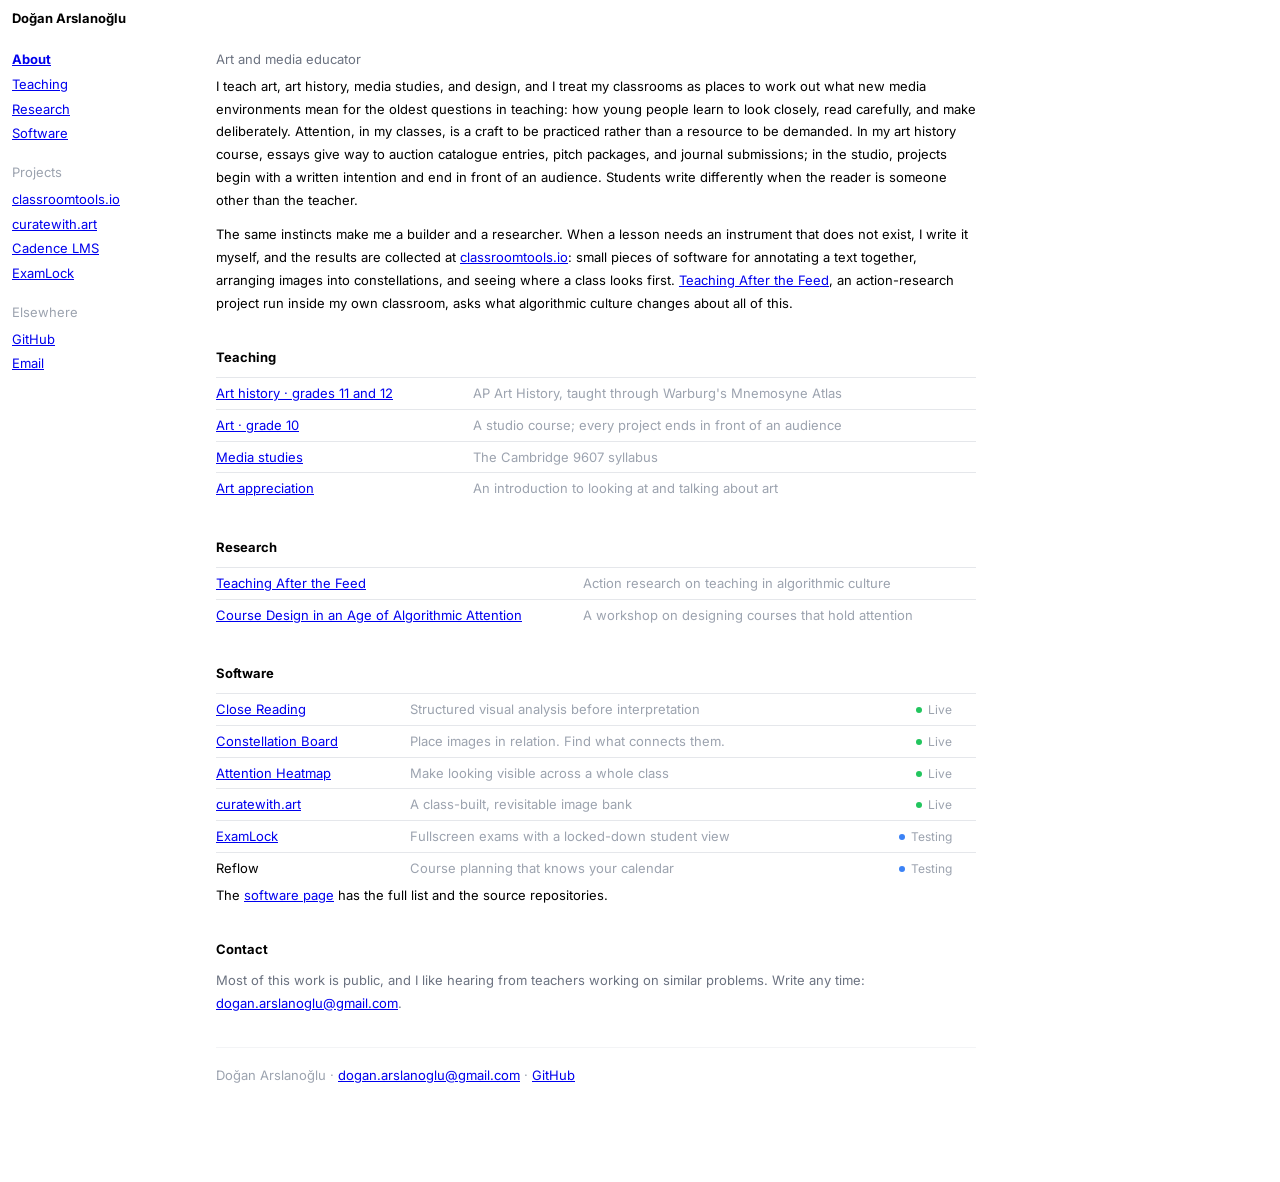
==== index.html @ a9bcfe8c "Add Reflow to the software listings Course-planning infrastructure, listed as Testing to match Caden" ====
<!DOCTYPE html>
<html lang="en">
<head>
  <meta charset="UTF-8" />
  <meta name="viewport" content="width=device-width, initial-scale=1.0" />
  <title>Doğan Arslanoğlu</title>
  <meta name="description" content="Doğan Arslanoğlu, art and media educator. Courses, research, and classroom software, including Teaching After the Feed and classroomtools.io." />

  <meta property="og:type" content="website" />
  <meta property="og:title" content="Doğan Arslanoğlu" />
  <meta property="og:description" content="Art and media educator. Courses, research, and classroom software, including Teaching After the Feed and classroomtools.io." />
  <meta property="og:url" content="https://dogan.education/" />

  <link rel="icon" href="data:image/svg+xml,<svg xmlns='http://www.w3.org/2000/svg' viewBox='0 0 100 100'><text y='.9em' font-size='90'>✦</text></svg>" />
  <link rel="preconnect" href="https://fonts.googleapis.com" />
  <link rel="preconnect" href="https://fonts.gstatic.com" crossorigin />
  <link rel="stylesheet" href="https://fonts.googleapis.com/css2?family=Inter:wght@400;700&display=swap" />
  <link rel="stylesheet" href="style.css" />
</head>
<body>

  <div class="topbar">
    <a href="index.html">Doğan Arslanoğlu</a>
  </div>

  <div class="frame">

    <aside class="sidebar">
      <nav aria-label="Site">
        <div class="group">
          <ul>
            <li><a href="index.html" aria-current="page">About</a></li>
            <li><a href="teaching.html">Teaching</a></li>
            <li><a href="research.html">Research</a></li>
            <li><a href="software.html">Software</a></li>
          </ul>
        </div>
        <div class="group group-extra">
          <p class="nav-label">Projects</p>
          <ul>
            <li><a href="https://classroomtools.io">classroomtools.io</a></li>
            <li><a href="https://curatewith.art">curatewith.art</a></li>
            <li><a href="https://lms-app-lime-eight.vercel.app">Cadence LMS</a></li>
            <li><a href="https://github.com/ohwowgreat/Lockdown-Browser">ExamLock</a></li>
          </ul>
        </div>
        <div class="group group-extra">
          <p class="nav-label">Elsewhere</p>
          <ul>
            <li><a href="https://github.com/ohwowgreat">GitHub</a></li>
            <li><a href="mailto:dogan.arslanoglu@gmail.com">Email</a></li>
          </ul>
        </div>
      </nav>
    </aside>

    <main>

      <section>
        <p class="kicker">Art and media educator</p>
        <p>
          I teach art, art history, media studies, and design, and I treat my classrooms as
          places to work out what new media environments mean for the oldest questions in
          teaching: how young people learn to look closely, read carefully, and make
          deliberately. Attention, in my classes, is a craft to be practiced rather than a
          resource to be demanded. In my art history course, essays give way to auction
          catalogue entries, pitch packages, and journal submissions; in the studio, projects
          begin with a written intention and end in front of an audience. Students write
          differently when the reader is someone other than the teacher.
        </p>
        <p>
          The same instincts make me a builder and a researcher. When a lesson needs an
          instrument that does not exist, I write it myself, and the results are collected at
          <a href="https://classroomtools.io">classroomtools.io</a>: small pieces of software
          for annotating a text together, arranging images into constellations, and seeing
          where a class looks first.
          <a href="https://classroomtools.io/research">Teaching After the Feed</a>, an
          action-research project run inside my own classroom, asks what algorithmic culture
          changes about all of this.
        </p>
      </section>

      <section>
        <p class="bold-label">Teaching</p>
        <table class="list">
          <tbody>
            <tr>
              <td class="name"><a href="teaching.html#art-history">Art history · grades 11 and 12</a></td>
              <td class="tagline">AP Art History, taught through Warburg's Mnemosyne Atlas</td>
            </tr>
            <tr>
              <td class="name"><a href="teaching.html#art-grade-10">Art · grade 10</a></td>
              <td class="tagline">A studio course; every project ends in front of an audience</td>
            </tr>
            <tr>
              <td class="name"><a href="teaching.html#media-studies">Media studies</a></td>
              <td class="tagline">The Cambridge 9607 syllabus</td>
            </tr>
            <tr>
              <td class="name"><a href="teaching.html#art-appreciation">Art appreciation</a></td>
              <td class="tagline">An introduction to looking at and talking about art</td>
            </tr>
          </tbody>
        </table>
      </section>

      <section>
        <p class="bold-label">Research</p>
        <table class="list">
          <tbody>
            <tr>
              <td class="name"><a href="research.html#teaching-after-the-feed">Teaching After the Feed</a></td>
              <td class="tagline">Action research on teaching in algorithmic culture</td>
            </tr>
            <tr>
              <td class="name"><a href="research.html#presentations">Course Design in an Age of Algorithmic Attention</a></td>
              <td class="tagline">A workshop on designing courses that hold attention</td>
            </tr>
          </tbody>
        </table>
      </section>

      <section>
        <p class="bold-label">Software</p>
        <table class="list">
          <tbody>
            <tr>
              <td class="name"><a href="https://closereading.classroomtools.io">Close Reading</a></td>
              <td class="tagline">Structured visual analysis before interpretation</td>
              <td class="status"><span class="dot live"></span><span class="state">Live</span></td>
            </tr>
            <tr>
              <td class="name"><a href="https://constellation.classroomtools.io">Constellation Board</a></td>
              <td class="tagline">Place images in relation. Find what connects them.</td>
              <td class="status"><span class="dot live"></span><span class="state">Live</span></td>
            </tr>
            <tr>
              <td class="name"><a href="https://heatmap.classroomtools.io">Attention Heatmap</a></td>
              <td class="tagline">Make looking visible across a whole class</td>
              <td class="status"><span class="dot live"></span><span class="state">Live</span></td>
            </tr>
            <tr>
              <td class="name"><a href="https://curatewith.art">curatewith.art</a></td>
              <td class="tagline">A class-built, revisitable image bank</td>
              <td class="status"><span class="dot live"></span><span class="state">Live</span></td>
            </tr>
            <tr>
              <td class="name"><a href="https://github.com/ohwowgreat/Lockdown-Browser">ExamLock</a></td>
              <td class="tagline">Fullscreen exams with a locked-down student view</td>
              <td class="status"><span class="dot testing"></span><span class="state">Testing</span></td>
            </tr>
            <tr>
              <td class="name">Reflow</td>
              <td class="tagline">Course planning that knows your calendar</td>
              <td class="status"><span class="dot testing"></span><span class="state">Testing</span></td>
            </tr>
          </tbody>
        </table>
        <p>
          The <a href="software.html">software page</a> has the full list and the source
          repositories.
        </p>
      </section>

      <section>
        <p class="bold-label">Contact</p>
        <p class="gray">
          Most of this work is public, and I like hearing from teachers working on similar
          problems. Write any time:
          <a href="mailto:dogan.arslanoglu@gmail.com">dogan.arslanoglu@gmail.com</a>.
        </p>
      </section>

      <section class="foot">
        <p>
          Doğan Arslanoğlu ·
          <a href="mailto:dogan.arslanoglu@gmail.com">dogan.arslanoglu@gmail.com</a> ·
          <a href="https://github.com/ohwowgreat">GitHub</a>
        </p>
      </section>

    </main>

  </div>

</body>
</html>
---- style.css ----
/* Design language of classroomtools.io: white page, black 13px Inter,
   browser-default link colors, fixed top bar and left nav, bordered tables. */

* { box-sizing: border-box; }

html { -webkit-text-size-adjust: 100%; }

body {
  margin: 0;
  background: #fff;
  color: #000;
  font-family: "Inter", system-ui, -apple-system, "Segoe UI", Roboto, sans-serif;
  font-size: 13px;
  line-height: 1.75;
}

a {
  color: -webkit-link;
  color: linktext;
  text-decoration: underline;
  cursor: pointer;
}
a:visited {
  color: -webkit-activelink;
  color: visitedtext;
}

/* ---- Fixed top bar ---- */
.topbar {
  position: fixed;
  top: 0;
  left: 0;
  right: 0;
  height: 2.25rem;
  display: flex;
  align-items: center;
  padding: 0 0.75rem;
  background: #fff;
  z-index: 10;
}
.topbar a {
  color: inherit;
  text-decoration: none;
  font-weight: 700;
}

/* ---- Frame below the bar ---- */
.frame { margin-top: 2.25rem; }

/* ---- Fixed left nav ---- */
.sidebar {
  position: fixed;
  top: 2.25rem;
  left: 0;
  width: 11rem;
  height: calc(100vh - 2.25rem);
  overflow-y: auto;
  padding: 0.75rem;
}
.sidebar .group { margin-bottom: 1rem; }
.sidebar .group:last-child { margin-bottom: 0; }
.sidebar .nav-label { color: #9ca3af; margin: 0 0 0.25rem; }
.sidebar ul {
  list-style: none;
  margin: 0;
  padding: 0;
}
.sidebar li { margin: 0 0 0.125rem; }
.sidebar a[aria-current="page"] { font-weight: 700; }

/* ---- Main column ---- */
main {
  margin-left: 11rem;
  max-width: 56rem;
  padding: 0.75rem 6rem 6rem 2.5rem;
}

main section { margin: 0 0 2rem; scroll-margin-top: 3rem; }
main section:last-child { margin-bottom: 0; }

p { margin: 0 0 0.75rem; }
section > p:last-child { margin-bottom: 0; }

h1 {
  font-size: 1rem;
  font-weight: 700;
  margin: 0 0 0.75rem;
  line-height: 1.5;
}

.bold-label {
  font-weight: 700;
  margin: 0 0 0.5rem;
}

.kicker { color: #6b7280; margin: 0 0 0.25rem; }
.muted { color: #9ca3af; }
.gray { color: #6b7280; }

.tag {
  color: #9ca3af;
  font-size: 0.75rem;
  text-transform: uppercase;
  letter-spacing: 0.025em;
  margin-right: 0.5rem;
}

/* ---- Tables ---- */
table.list {
  width: 100%;
  text-align: left;
  border-collapse: collapse;
}
table.list td {
  border-top: 1px solid #e5e7eb;
  padding: 0.25rem 1.5rem 0.25rem 0;
  vertical-align: top;
}
td.name { white-space: nowrap; }
td.tagline { color: #9ca3af; }
td.status {
  width: 110px;
  white-space: nowrap;
  text-align: right;
  padding-right: 0;
}
td.status .state {
  color: #9ca3af;
  font-size: 0.75rem;
}
.dot {
  display: inline-block;
  width: 0.375rem;
  height: 0.375rem;
  border-radius: 9999px;
  margin-right: 0.375rem;
  vertical-align: 0.0625rem;
}
.dot.live { background: #22c55e; }
.dot.testing { background: #3b82f6; }
.dot.dev { background: #eab308; }

/* ---- In-page footer ---- */
.foot {
  padding-top: 1rem;
  border-top: 1px solid #f3f4f6;
  color: #9ca3af;
}

/* ---- Small screens ---- */
@media (max-width: 720px) {
  .sidebar {
    position: static;
    width: auto;
    height: auto;
    overflow: visible;
    padding: 0.75rem 0.75rem 0;
  }
  .sidebar .group-extra { display: none; }
  .sidebar .group { margin-bottom: 0; }
  .sidebar ul {
    display: flex;
    flex-wrap: wrap;
    gap: 0.25rem 1rem;
  }
  main {
    margin-left: 0;
    padding: 0.75rem 1rem 4rem;
  }
}

@media (max-width: 560px) {
  td.status { display: none; }
  td.name { white-space: normal; }
}
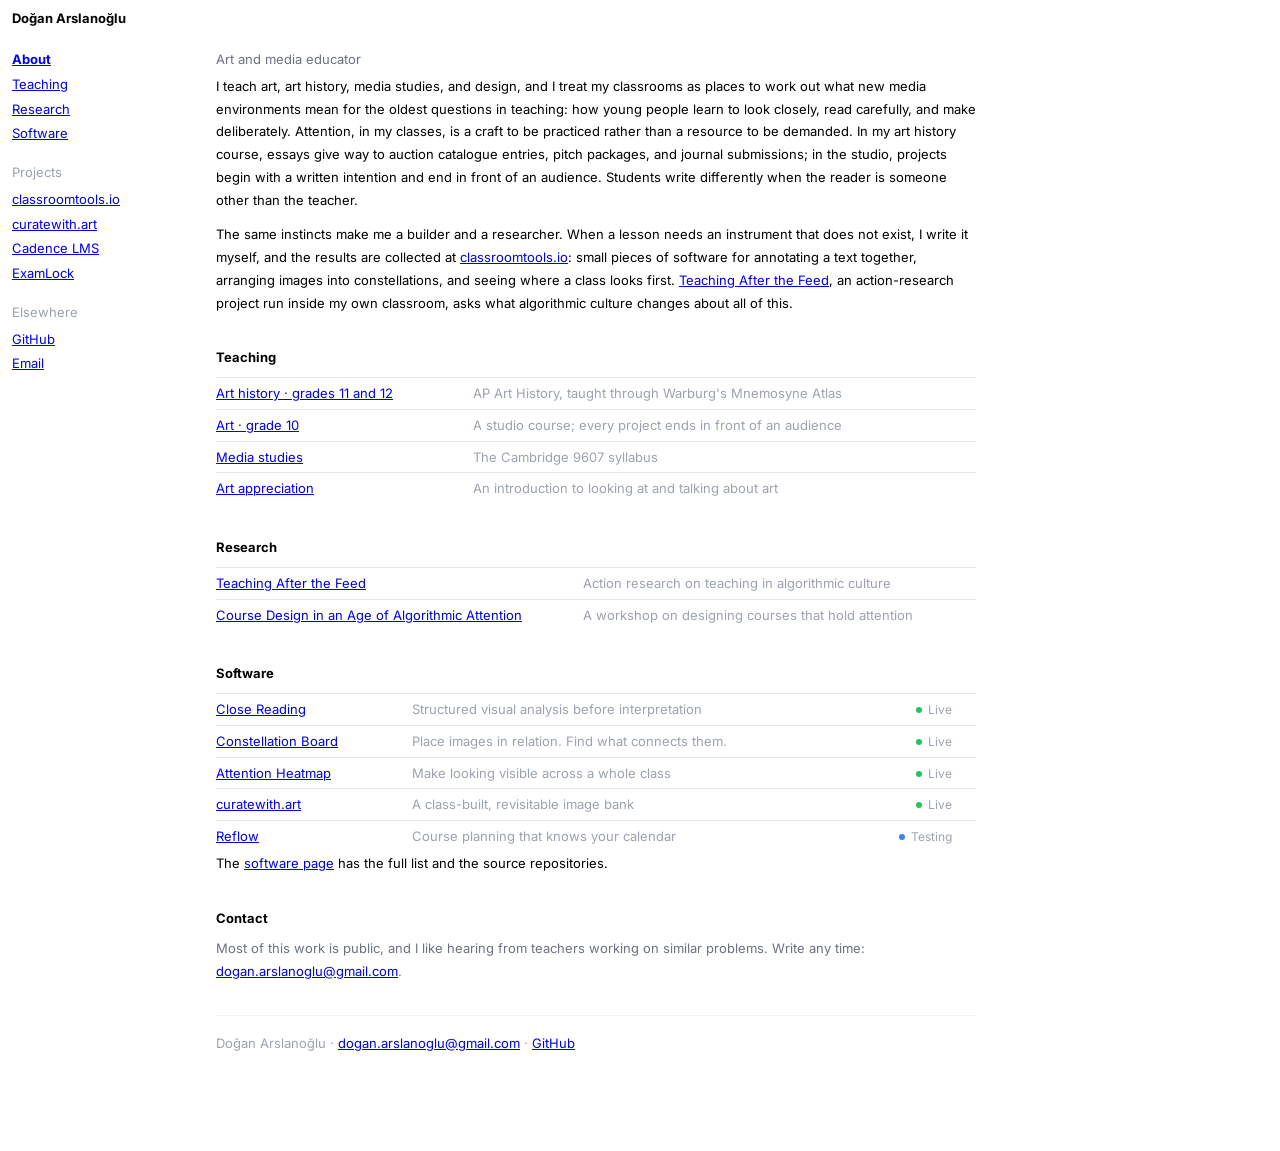
==== commit d7a3b0de: "Link Reflow to its landing page, drop ExamLock from the front page ExamLock stays in the software pa" ====
--- a/index.html
+++ b/index.html
@@ -145,12 +145,7 @@
               <td class="status"><span class="dot live"></span><span class="state">Live</span></td>
             </tr>
             <tr>
-              <td class="name"><a href="https://github.com/ohwowgreat/Lockdown-Browser">ExamLock</a></td>
-              <td class="tagline">Fullscreen exams with a locked-down student view</td>
-              <td class="status"><span class="dot testing"></span><span class="state">Testing</span></td>
-            </tr>
-            <tr>
-              <td class="name">Reflow</td>
+              <td class="name"><a href="https://claude.ai/code/artifact/25b0b117-4acb-43b3-9603-f7df35a4f03b">Reflow</a></td>
               <td class="tagline">Course planning that knows your calendar</td>
               <td class="status"><span class="dot testing"></span><span class="state">Testing</span></td>
             </tr>
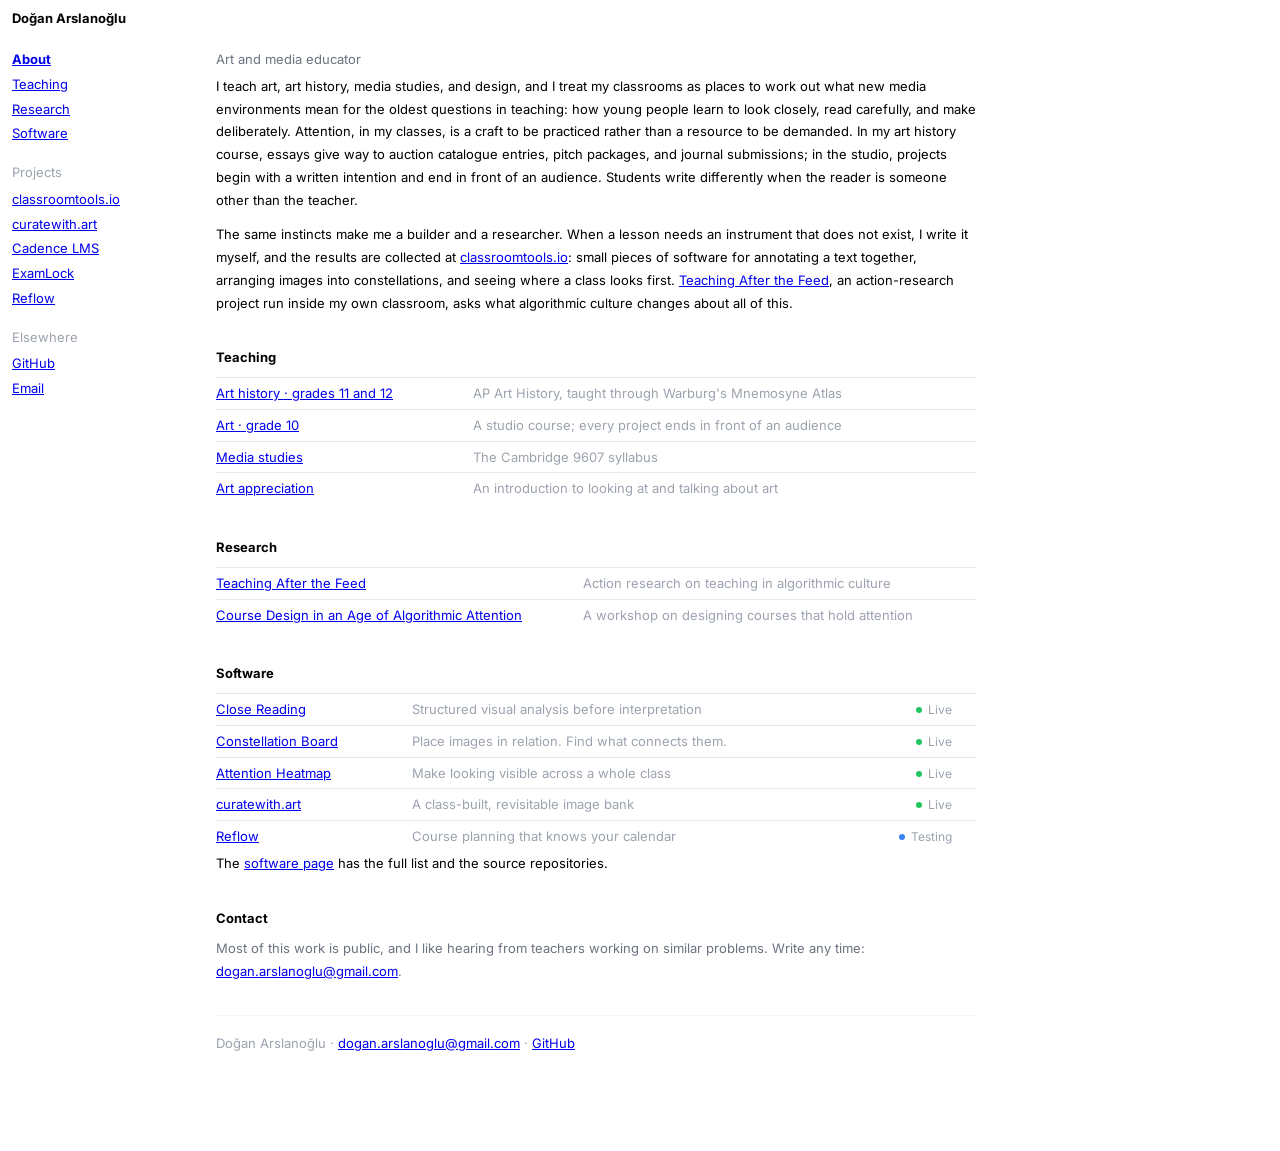
==== commit 3e334b7a: "Add Reflow to the sidebar projects list Co-Authored-By: Claude Fable 5 <noreply@anthropic.com> Claud" ====
--- a/index.html
+++ b/index.html
@@ -42,6 +42,7 @@
             <li><a href="https://curatewith.art">curatewith.art</a></li>
             <li><a href="https://lms-app-lime-eight.vercel.app">Cadence LMS</a></li>
             <li><a href="https://github.com/ohwowgreat/Lockdown-Browser">ExamLock</a></li>
+            <li><a href="https://claude.ai/code/artifact/25b0b117-4acb-43b3-9603-f7df35a4f03b">Reflow</a></li>
           </ul>
         </div>
         <div class="group group-extra">
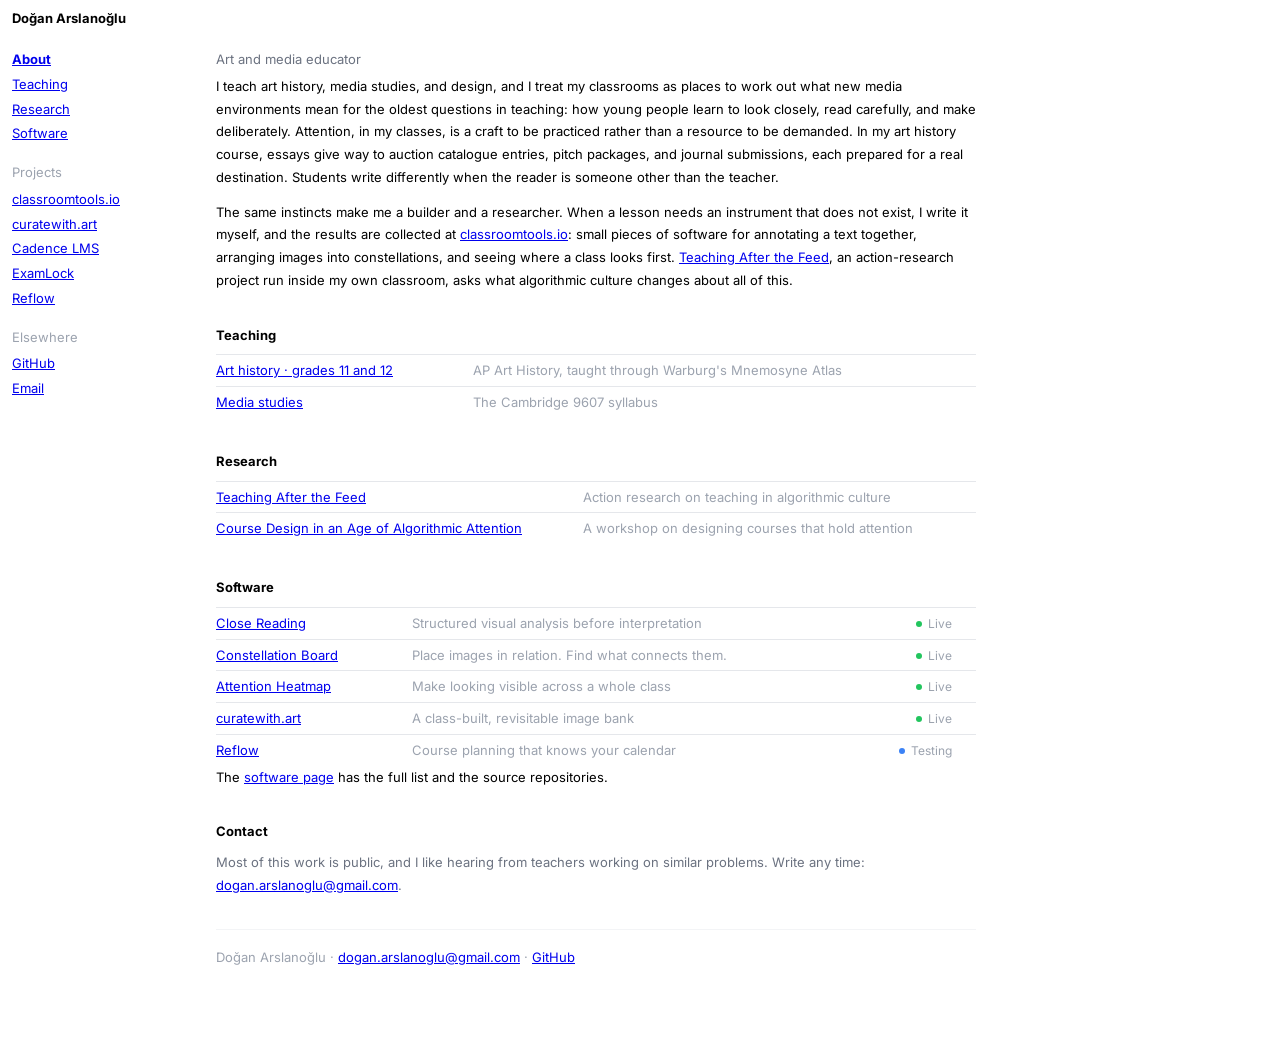
==== commit f3ca5c53: "Merge art appreciation into art history and remove grade 10 art Art history and art appreciation are" ====
--- a/index.html
+++ b/index.html
@@ -60,14 +60,14 @@
       <section>
         <p class="kicker">Art and media educator</p>
         <p>
-          I teach art, art history, media studies, and design, and I treat my classrooms as
+          I teach art history, media studies, and design, and I treat my classrooms as
           places to work out what new media environments mean for the oldest questions in
           teaching: how young people learn to look closely, read carefully, and make
           deliberately. Attention, in my classes, is a craft to be practiced rather than a
           resource to be demanded. In my art history course, essays give way to auction
-          catalogue entries, pitch packages, and journal submissions; in the studio, projects
-          begin with a written intention and end in front of an audience. Students write
-          differently when the reader is someone other than the teacher.
+          catalogue entries, pitch packages, and journal submissions, each prepared for a
+          real destination. Students write differently when the reader is someone other
+          than the teacher.
         </p>
         <p>
           The same instincts make me a builder and a researcher. When a lesson needs an
@@ -90,16 +90,8 @@
               <td class="tagline">AP Art History, taught through Warburg's Mnemosyne Atlas</td>
             </tr>
             <tr>
-              <td class="name"><a href="teaching.html#art-grade-10">Art · grade 10</a></td>
-              <td class="tagline">A studio course; every project ends in front of an audience</td>
-            </tr>
-            <tr>
               <td class="name"><a href="teaching.html#media-studies">Media studies</a></td>
               <td class="tagline">The Cambridge 9607 syllabus</td>
-            </tr>
-            <tr>
-              <td class="name"><a href="teaching.html#art-appreciation">Art appreciation</a></td>
-              <td class="tagline">An introduction to looking at and talking about art</td>
             </tr>
           </tbody>
         </table>
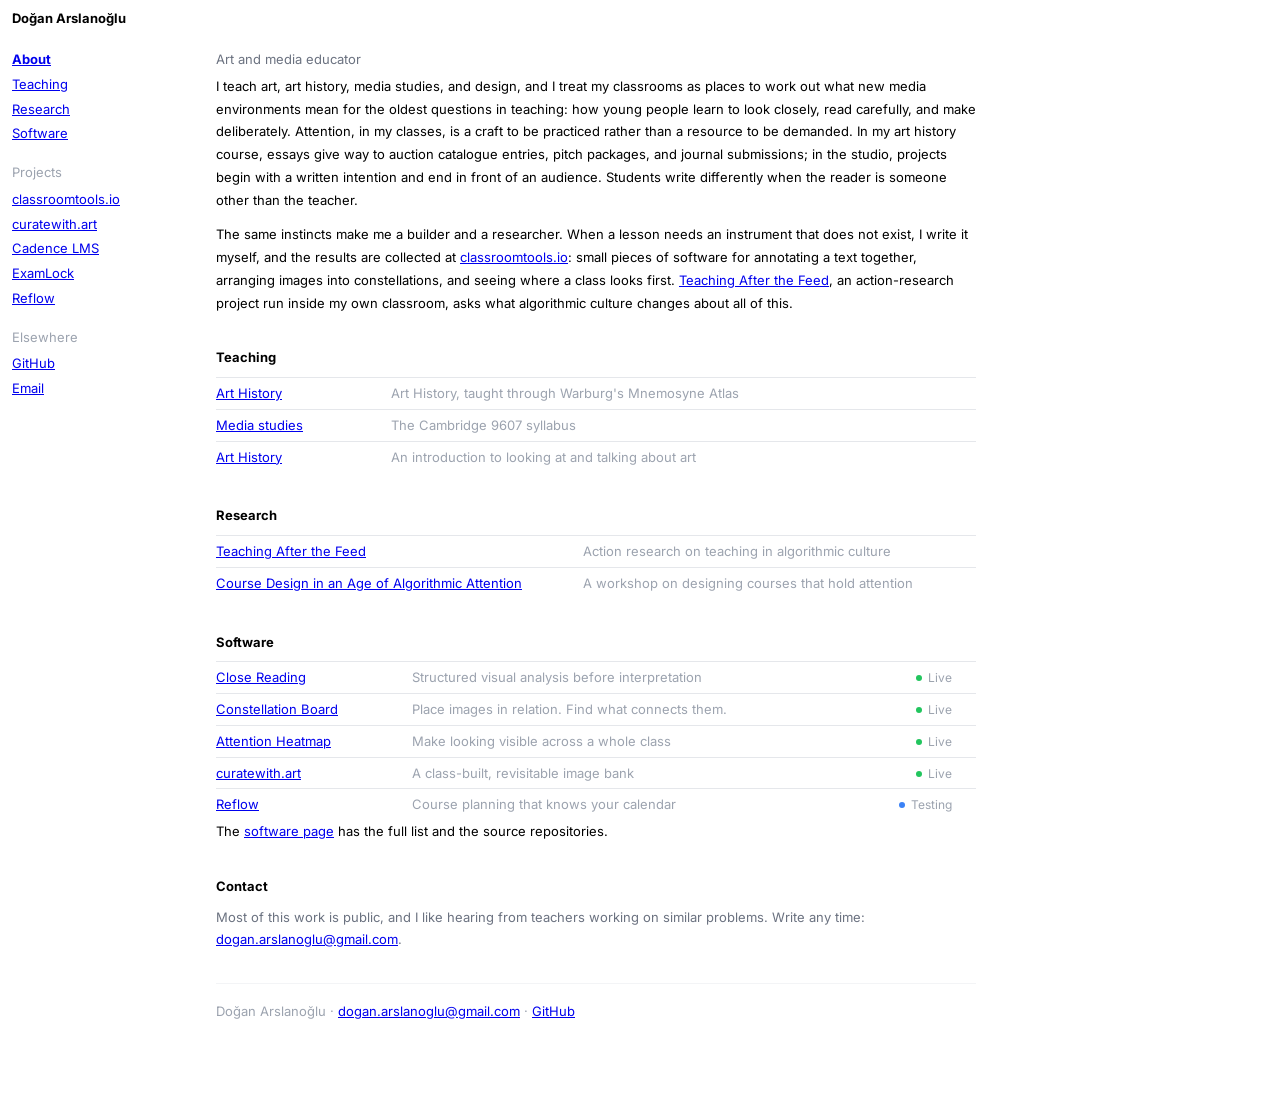
==== commit 75e50ead: "Publish approved teaching-list edits with original introduction unchanged" ====
--- a/index.html
+++ b/index.html
@@ -60,14 +60,14 @@
       <section>
         <p class="kicker">Art and media educator</p>
         <p>
-          I teach art history, media studies, and design, and I treat my classrooms as
+          I teach art, art history, media studies, and design, and I treat my classrooms as
           places to work out what new media environments mean for the oldest questions in
           teaching: how young people learn to look closely, read carefully, and make
           deliberately. Attention, in my classes, is a craft to be practiced rather than a
           resource to be demanded. In my art history course, essays give way to auction
-          catalogue entries, pitch packages, and journal submissions, each prepared for a
-          real destination. Students write differently when the reader is someone other
-          than the teacher.
+          catalogue entries, pitch packages, and journal submissions; in the studio, projects
+          begin with a written intention and end in front of an audience. Students write
+          differently when the reader is someone other than the teacher.
         </p>
         <p>
           The same instincts make me a builder and a researcher. When a lesson needs an
@@ -86,12 +86,16 @@
         <table class="list">
           <tbody>
             <tr>
-              <td class="name"><a href="teaching.html#art-history">Art history · grades 11 and 12</a></td>
-              <td class="tagline">AP Art History, taught through Warburg's Mnemosyne Atlas</td>
+              <td class="name"><a href="teaching.html#art-history">Art History</a></td>
+              <td class="tagline">Art History, taught through Warburg's Mnemosyne Atlas</td>
             </tr>
             <tr>
               <td class="name"><a href="teaching.html#media-studies">Media studies</a></td>
               <td class="tagline">The Cambridge 9607 syllabus</td>
+            </tr>
+            <tr>
+              <td class="name"><a href="teaching.html#art-appreciation">Art History</a></td>
+              <td class="tagline">An introduction to looking at and talking about art</td>
             </tr>
           </tbody>
         </table>
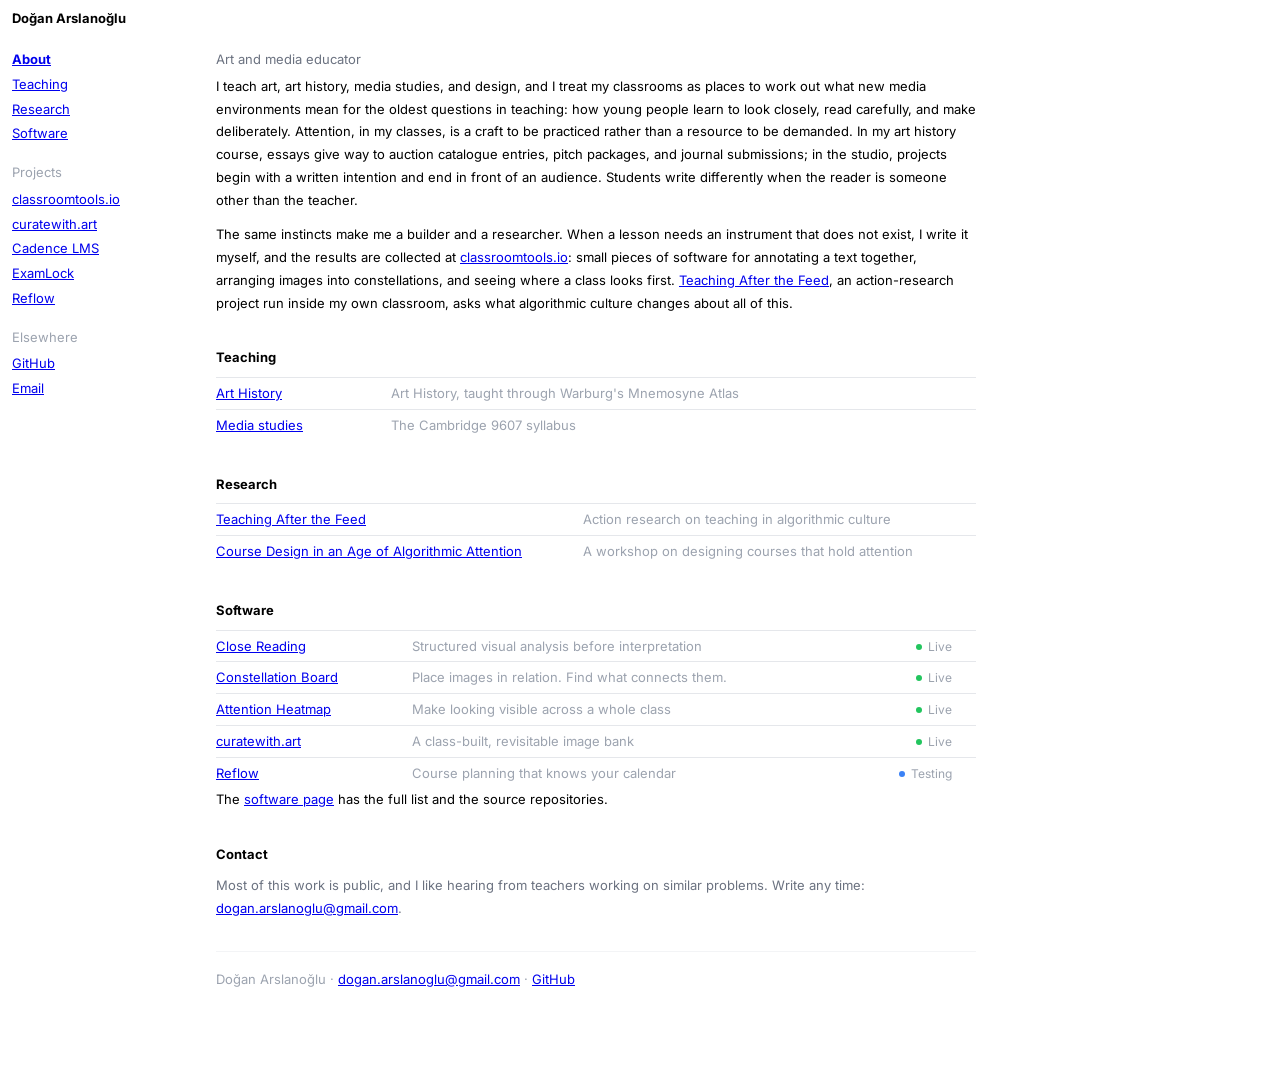
==== commit f316e329: "Remove duplicate Art History row from homepage teaching list" ====
--- a/index.html
+++ b/index.html
@@ -93,10 +93,6 @@
               <td class="name"><a href="teaching.html#media-studies">Media studies</a></td>
               <td class="tagline">The Cambridge 9607 syllabus</td>
             </tr>
-            <tr>
-              <td class="name"><a href="teaching.html#art-appreciation">Art History</a></td>
-              <td class="tagline">An introduction to looking at and talking about art</td>
-            </tr>
           </tbody>
         </table>
       </section>
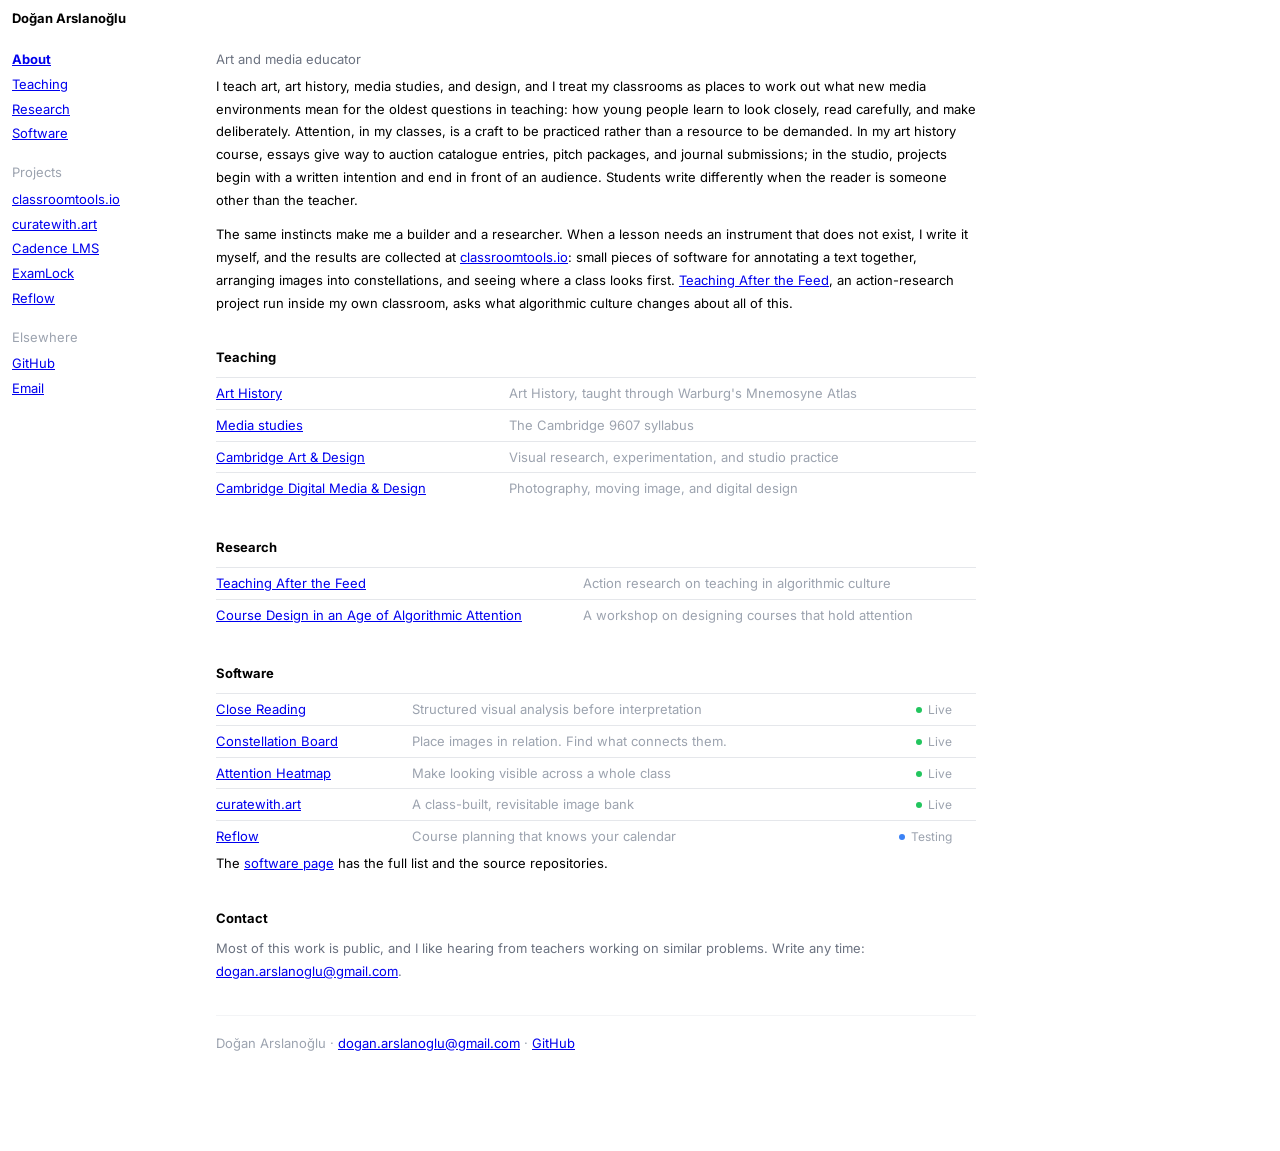
==== commit 6c650f4d: "List Cambridge Art & Design and Digital Media & Design on homepage" ====
--- a/index.html
+++ b/index.html
@@ -93,6 +93,14 @@
               <td class="name"><a href="teaching.html#media-studies">Media studies</a></td>
               <td class="tagline">The Cambridge 9607 syllabus</td>
             </tr>
+            <tr>
+              <td class="name"><a href="teaching.html#cambridge-art-design">Cambridge Art &amp; Design</a></td>
+              <td class="tagline">Visual research, experimentation, and studio practice</td>
+            </tr>
+            <tr>
+              <td class="name"><a href="teaching.html#cambridge-digital-media-design">Cambridge Digital Media &amp; Design</a></td>
+              <td class="tagline">Photography, moving image, and digital design</td>
+            </tr>
           </tbody>
         </table>
       </section>
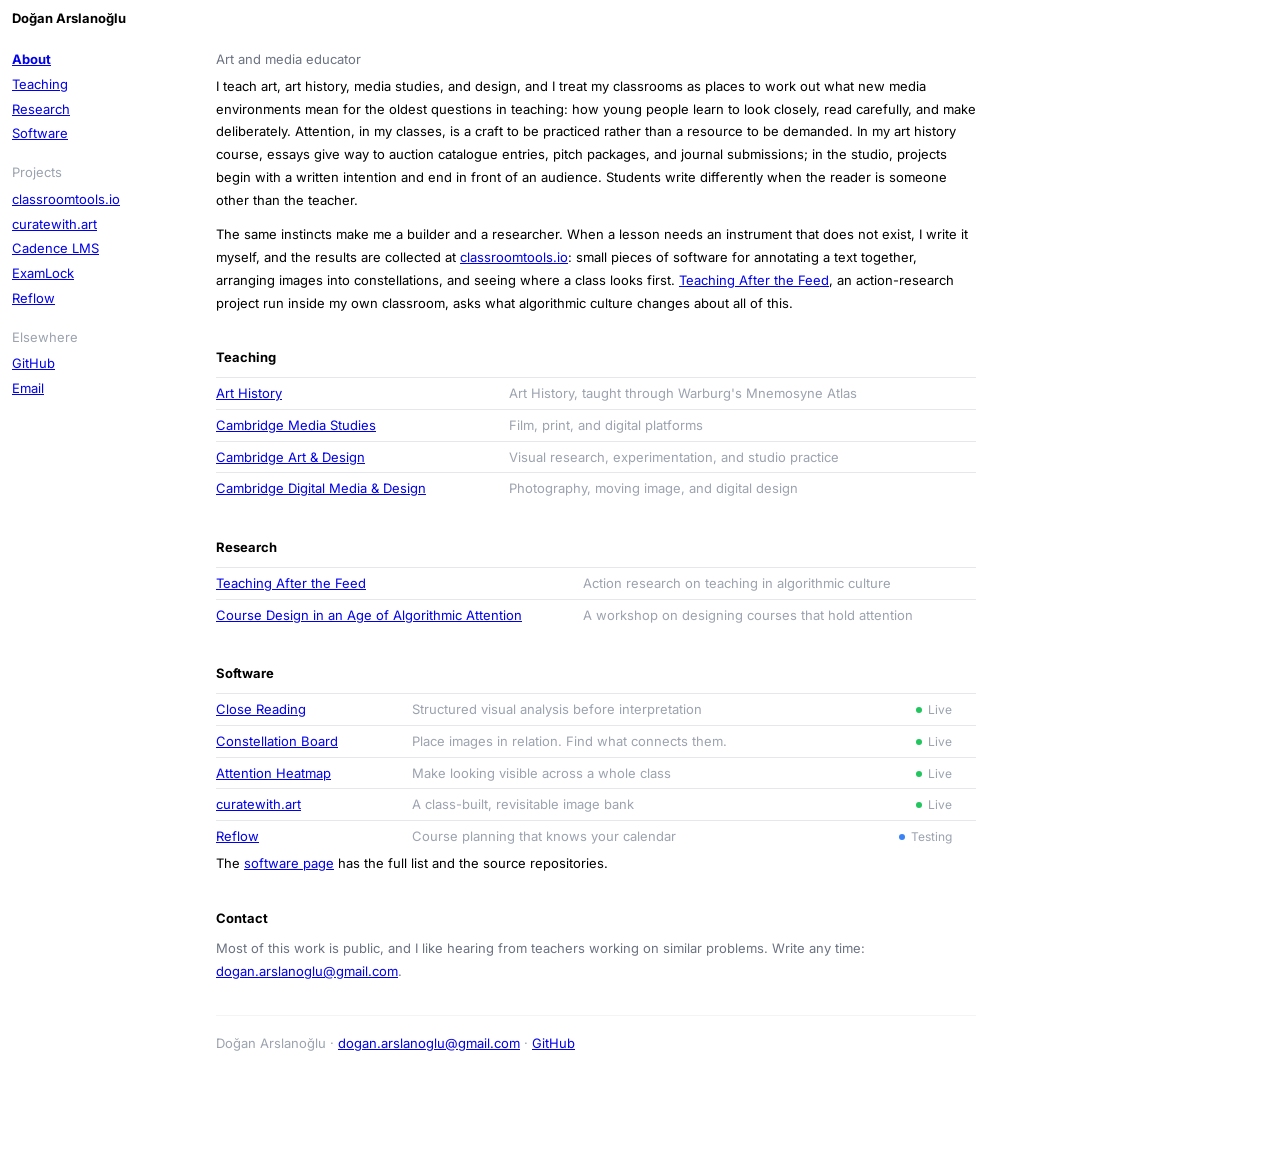
==== commit 94cd1e3c: "Standardize Cambridge course titles and homepage descriptions" ====
--- a/index.html
+++ b/index.html
@@ -90,8 +90,8 @@
               <td class="tagline">Art History, taught through Warburg's Mnemosyne Atlas</td>
             </tr>
             <tr>
-              <td class="name"><a href="teaching.html#media-studies">Media studies</a></td>
-              <td class="tagline">The Cambridge 9607 syllabus</td>
+              <td class="name"><a href="teaching.html#media-studies">Cambridge Media Studies</a></td>
+              <td class="tagline">Film, print, and digital platforms</td>
             </tr>
             <tr>
               <td class="name"><a href="teaching.html#cambridge-art-design">Cambridge Art &amp; Design</a></td>
